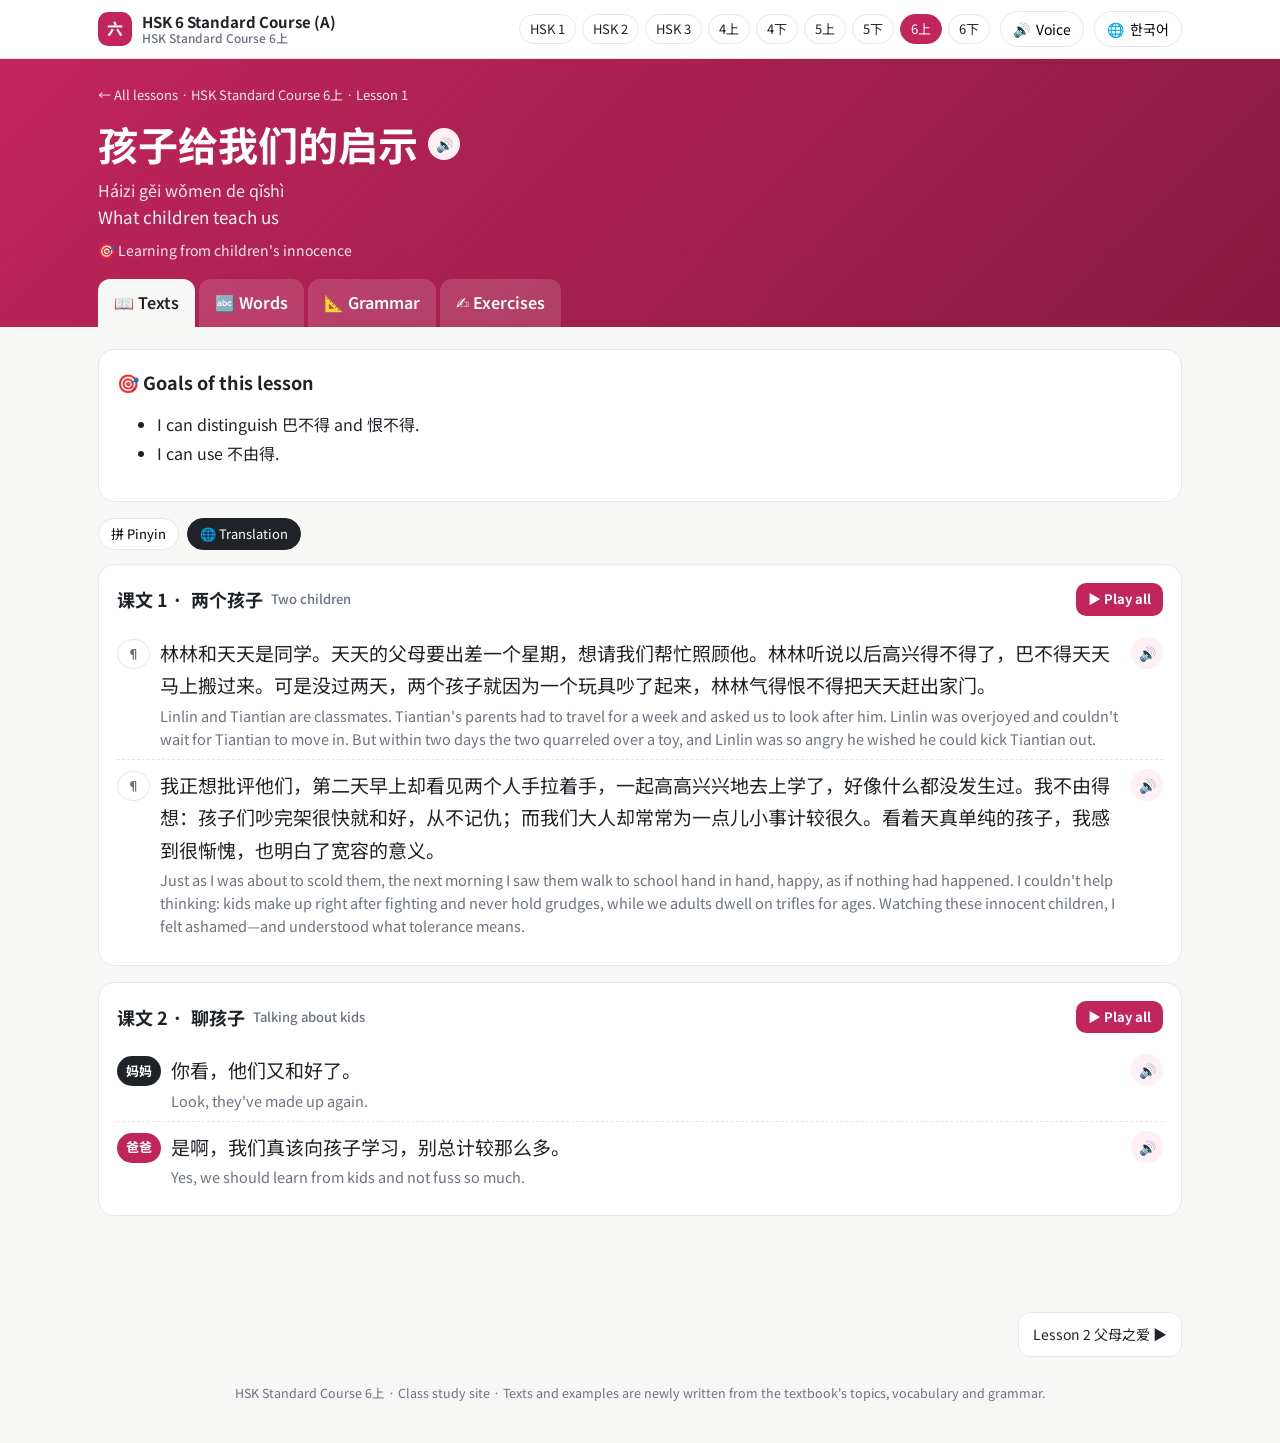
==== lesson.html @ bfa46873 "Add interactive HSK study site: HSK 标准教程 6上 · HSK 6급(상) 표준교정 학습 사이트 Co-Authored-By: Claude Opus 5.5 " ====
<!DOCTYPE html>
<html lang="ko"><head><meta charset="utf-8"><meta name="viewport" content="width=device-width,initial-scale=1">
<title>HSK Standard Course</title>
<link rel="icon" href="data:image/svg+xml,<svg xmlns='http://www.w3.org/2000/svg' viewBox='0 0 100 100'><rect width='100' height='100' rx='22' fill='%23c8102e'/><text x='50' y='72' font-size='62' text-anchor='middle' fill='white'>汉</text></svg>">
<link rel="preconnect" href="https://fonts.googleapis.com"><link rel="preconnect" href="https://fonts.gstatic.com" crossorigin>
<link href="https://fonts.googleapis.com/css2?family=Noto+Sans+SC:wght@400;500;700&family=Noto+Sans+KR:wght@400;500;700;800&display=swap" rel="stylesheet">
<link rel="stylesheet" href="assets/style.css">
</head><body>
<script src="data/book.js"></script>
<script src="assets/app.js"></script>
<script src="assets/lesson.js"></script>
</body></html>
---- assets/style.css ----
:root{
  --c:#e8590c; --c2:#ffd8a8; --cbg:#fff4e6; --ink:#1f2328; --mut:#6b7280; --line:#e5e7eb;
  --bg:#f7f7f5; --card:#fff; --ok:#16a34a; --okbg:#dcfce7; --no:#dc2626; --nobg:#fee2e2;
  --r:16px; --sh:0 1px 2px rgba(0,0,0,.05),0 6px 20px rgba(0,0,0,.06);
  --hzf:"Noto Sans SC","PingFang SC","Microsoft YaHei",sans-serif;
}
*{box-sizing:border-box}
html{scroll-behavior:smooth}
body{margin:0;font-family:"Pretendard","Noto Sans KR",var(--hzf),system-ui,-apple-system,Segoe UI,sans-serif;color:var(--ink);background:var(--bg);line-height:1.6;-webkit-font-smoothing:antialiased}
a{color:inherit}
button{font:inherit;cursor:pointer}
.hz{font-family:var(--hzf)}
.wrap{max-width:1120px;margin:0 auto;padding:0 18px}

/* top bar */
.top{position:sticky;top:0;z-index:50;background:rgba(255,255,255,.92);backdrop-filter:blur(10px);border-bottom:1px solid var(--line)}
.top .wrap{display:flex;align-items:center;gap:10px;height:58px}
.brand{display:flex;align-items:center;gap:10px;text-decoration:none;font-weight:800;white-space:nowrap;overflow:hidden}
.brand .logo{width:34px;height:34px;border-radius:10px;background:var(--c);color:#fff;display:grid;place-items:center;font-family:var(--hzf);font-weight:700;flex:none}
.brand small{display:block;font-weight:500;color:var(--mut);font-size:12px;line-height:1.1}
.brand b{display:block;line-height:1.2;font-size:15px}
.sp{flex:1}
.tbtn{border:1px solid var(--line);background:#fff;border-radius:999px;padding:6px 12px;font-size:14px;display:inline-flex;gap:6px;align-items:center;white-space:nowrap}
.tbtn:hover{border-color:var(--c);color:var(--c)}
.tbtn.on{background:var(--c);border-color:var(--c);color:#fff}
.menu{position:relative}
.pop{display:none;position:absolute;right:0;top:44px;background:#fff;border:1px solid var(--line);border-radius:14px;box-shadow:var(--sh);padding:14px;width:300px;z-index:60}
.menu.open .pop{display:block}
.pop label{display:block;font-size:13px;color:var(--mut);margin:8px 0 4px}
.pop select,.pop input[type=range]{width:100%}
.pop select{padding:7px;border-radius:8px;border:1px solid var(--line)}
.pop .hint{font-size:12px;color:var(--mut);margin-top:10px;background:var(--cbg);padding:8px 10px;border-radius:8px}
.lv-nav{display:flex;gap:6px;flex-wrap:nowrap;overflow-x:auto;max-width:46vw;scrollbar-width:thin;padding:4px 0}
.lv-nav a{flex:none}
.lv-nav a{font-size:13px;text-decoration:none;padding:4px 10px;border-radius:999px;border:1px solid var(--line);background:#fff}
.lv-nav a.cur{background:var(--c);color:#fff;border-color:var(--c)}

/* hero */
.hero{background:linear-gradient(135deg,var(--c),color-mix(in srgb,var(--c) 70%,#000));color:#fff;padding:38px 0 46px;position:relative;overflow:hidden}
.hero:after{content:attr(data-big);position:absolute;right:-10px;bottom:-60px;font-size:260px;font-weight:900;opacity:.12;font-family:var(--hzf);line-height:1}
.hero h1{margin:6px 0 8px;font-size:clamp(26px,4vw,40px);line-height:1.2}
.hero p{margin:0;max-width:720px;opacity:.95}
.badge{display:inline-block;background:rgba(255,255,255,.2);border:1px solid rgba(255,255,255,.35);padding:3px 12px;border-radius:999px;font-size:13px;font-weight:600}
.stats{display:flex;gap:12px;flex-wrap:wrap;margin-top:22px}
.stat{background:rgba(255,255,255,.15);border:1px solid rgba(255,255,255,.25);border-radius:14px;padding:10px 16px;min-width:120px}
.stat b{display:block;font-size:24px;line-height:1.1}
.stat span{font-size:13px;opacity:.9}
.prog{height:10px;background:rgba(255,255,255,.25);border-radius:99px;overflow:hidden;margin-top:6px}
.prog i{display:block;height:100%;background:#fff;border-radius:99px;transition:width .5s}

/* toolbar */
.toolbar{display:flex;gap:10px;flex-wrap:wrap;align-items:center;margin:22px 0 14px}
.search{flex:1;min-width:220px;position:relative}
.search input{width:100%;padding:12px 14px 12px 40px;border-radius:12px;border:1px solid var(--line);font:inherit;background:#fff}
.search input:focus{outline:2px solid var(--c2);border-color:var(--c)}
.search:before{content:"🔍";position:absolute;left:13px;top:11px}

/* lesson grid */
.grid{display:grid;grid-template-columns:repeat(auto-fill,minmax(250px,1fr));gap:14px;margin-bottom:40px}
.lcard{background:var(--card);border:1px solid var(--line);border-radius:var(--r);padding:16px;text-decoration:none;display:flex;flex-direction:column;gap:6px;transition:.15s;position:relative}
.lcard:hover{transform:translateY(-3px);box-shadow:var(--sh);border-color:var(--c2)}
.lcard .no{font-size:12px;font-weight:700;color:var(--c);letter-spacing:.04em}
.lcard .zh{font-family:var(--hzf);font-size:21px;font-weight:700;line-height:1.3}
.lcard .py{font-size:13px;color:var(--mut)}
.lcard .tr{font-size:14px}
.tags{display:flex;flex-wrap:wrap;gap:5px;margin-top:4px}
.tag{font-size:12px;background:var(--cbg);color:color-mix(in srgb,var(--c) 75%,#000);border-radius:6px;padding:2px 7px}
.score-badge{position:absolute;top:12px;right:12px;font-size:12px;font-weight:700;border-radius:99px;padding:2px 9px;background:#f3f4f6;color:var(--mut)}
.score-badge.good{background:var(--okbg);color:var(--ok)}
.score-badge.mid{background:#fef3c7;color:#b45309}
.unit-h{margin:26px 0 10px;font-size:15px;color:var(--mut);font-weight:700;display:flex;align-items:center;gap:8px}
.unit-h:after{content:"";flex:1;height:1px;background:var(--line)}
.empty{padding:30px;text-align:center;color:var(--mut)}

/* lesson page */
.lhead{background:linear-gradient(135deg,var(--c),color-mix(in srgb,var(--c) 70%,#000));color:#fff;padding:26px 0 0}
.lhead .crumb{font-size:13px;opacity:.9}
.lhead .crumb a{text-decoration:none}
.lhead h1{margin:6px 0 2px;font-family:var(--hzf);font-size:clamp(26px,4.5vw,40px);display:flex;align-items:center;gap:10px;flex-wrap:wrap}
.lhead .py{opacity:.9}
.lhead .tr{font-size:17px;opacity:.95}
.lhead .topic{margin-top:8px;font-size:14px;opacity:.9}
.tabs{display:flex;gap:4px;margin-top:18px;overflow-x:auto;scrollbar-width:none}
.tabs button{border:0;background:rgba(255,255,255,.14);color:#fff;padding:11px 16px;border-radius:12px 12px 0 0;font-weight:600;white-space:nowrap}
.tabs button.on{background:var(--bg);color:var(--ink)}
.pane{display:none;padding:22px 0 60px}
.pane.on{display:block}
.box{background:var(--card);border:1px solid var(--line);border-radius:var(--r);padding:18px;margin-bottom:16px}
.box h2{margin:0 0 12px;font-size:18px;display:flex;align-items:center;gap:8px;flex-wrap:wrap}
.box h2 .sub{font-size:13px;font-weight:500;color:var(--mut)}
.box h3{margin:0 0 8px;font-size:16px}
.opts{display:flex;gap:8px;flex-wrap:wrap;margin-bottom:14px}
.chip{border:1px solid var(--line);background:#fff;border-radius:999px;padding:5px 12px;font-size:13px}
.chip.on{background:var(--ink);color:#fff;border-color:var(--ink)}

.say{border:0;background:var(--cbg);color:var(--c);width:32px;height:32px;border-radius:50%;flex:none;display:inline-grid;place-items:center;font-size:14px;vertical-align:middle}
.say:hover{background:var(--c2)}
.say.playing{background:var(--c);color:#fff;animation:pulse 1s infinite}
@keyframes pulse{50%{box-shadow:0 0 0 6px color-mix(in srgb,var(--c) 25%,transparent)}}
.say.big{width:54px;height:54px;font-size:22px}

/* texts */
.scene{font-size:13px;color:var(--mut);margin:-4px 0 12px;background:#f9fafb;border-radius:8px;padding:6px 10px}
.line{display:flex;gap:10px;align-items:flex-start;padding:9px 0;border-top:1px dashed var(--line)}
.line:first-of-type{border-top:0}
.who{flex:none;min-width:30px;height:30px;padding:0 9px;border-radius:99px;white-space:nowrap;margin-top:12px;background:var(--ink);color:#fff;display:grid;place-items:center;font-size:13px;font-weight:700;font-family:var(--hzf)}
.who.B{background:var(--c)}.who.C{background:#2563eb}.who.D{background:#7c3aed}
.who.P{background:transparent;color:var(--mut);border:1px solid var(--line)}
.lbody{flex:1;min-width:0}
.zhline{font-family:var(--hzf);font-size:21px;line-height:2.1}
.lv5 .zhline,.lv6 .zhline{font-size:19px;line-height:1.95}
ruby{ruby-position:over}
rt{font-size:.5em;color:var(--mut);font-family:system-ui,sans-serif;letter-spacing:0}
.nopy rt{display:none}
.nopy .zhline{line-height:1.7}
.nopy .who{margin-top:2px}
.trline{color:var(--mut);font-size:14.5px;margin-top:2px}
.notr .trline{display:none}
.hl{background:linear-gradient(transparent 60%,color-mix(in srgb,var(--c) 30%,transparent) 60%);border-radius:2px}

/* vocab */
.vgrid{display:grid;grid-template-columns:repeat(auto-fill,minmax(220px,1fr));gap:10px}
.vcard{border:1px solid var(--line);border-radius:12px;padding:12px;display:flex;gap:10px;align-items:center;background:#fff}
.vcard .w{font-family:var(--hzf);font-size:24px;font-weight:700;line-height:1.2}
.vcard .p{color:var(--c);font-size:14px}
.vcard .m{font-size:14px}
.vcard .pos{font-size:11px;color:var(--mut);border:1px solid var(--line);border-radius:4px;padding:0 4px;margin-right:4px}
.vcard .vi{flex:1;min-width:0}
.flash{max-width:440px;margin:0 auto;text-align:center}
.fcard{height:250px;perspective:1000px;cursor:pointer;margin-bottom:12px}
.fcard .in{position:relative;width:100%;height:100%;transition:transform .5s;transform-style:preserve-3d}
.fcard.flip .in{transform:rotateY(180deg)}
.fcard .f,.fcard .b{position:absolute;inset:0;backface-visibility:hidden;border-radius:18px;display:flex;flex-direction:column;align-items:center;justify-content:center;gap:8px;padding:16px;border:1px solid var(--line);background:#fff;box-shadow:var(--sh)}
.fcard .b{transform:rotateY(180deg);background:var(--cbg)}
.fcard .f .w{font-family:var(--hzf);font-size:58px;font-weight:700}
.fcard .b .p{font-size:22px;color:var(--c)}
.fcard .b .m{font-size:19px}
.fnav{display:flex;justify-content:center;gap:10px;align-items:center}

/* grammar */
.gpt{border-left:4px solid var(--c);padding:4px 0 4px 14px;margin-bottom:22px}
.gpt h3 .n{display:inline-grid;place-items:center;width:24px;height:24px;border-radius:50%;background:var(--c);color:#fff;font-size:13px;margin-right:6px}
.pattern{display:inline-block;font-family:var(--hzf);background:var(--cbg);border:1px dashed var(--c);border-radius:8px;padding:4px 12px;margin:4px 0 8px;font-weight:600}
.gex{display:flex;gap:10px;align-items:flex-start;background:#fafafa;border-radius:10px;padding:8px 12px;margin:6px 0}
.gex .zhline{font-size:18px;line-height:1.9}

/* exercises */
.exsec{background:var(--card);border:1px solid var(--line);border-radius:var(--r);margin-bottom:16px;overflow:hidden}
.exsec>header{padding:14px 18px;border-bottom:1px solid var(--line);display:flex;align-items:center;gap:10px;flex-wrap:wrap;background:#fcfcfb}
.exsec>header h3{margin:0;font-size:16px;flex:1}
.exsec>header .inst{width:100%;font-size:13px;color:var(--mut);margin-top:-6px}
.exsec .body{padding:8px 18px 16px}
.secscore{font-weight:700;font-size:14px;border-radius:99px;padding:3px 12px;background:#f3f4f6;color:var(--mut)}
.secscore.done{background:var(--okbg);color:var(--ok)}
.q{padding:12px 0;border-top:1px solid #f1f1f1}
.q:first-child{border-top:0}
.qh{display:flex;gap:8px;align-items:flex-start;margin-bottom:8px}
.qn{flex:none;width:26px;height:26px;border-radius:8px;background:#f3f4f6;font-weight:700;font-size:13px;display:grid;place-items:center}
.q.ok .qn{background:var(--ok);color:#fff}
.q.no .qn{background:var(--no);color:#fff}
.qt{flex:1;min-width:0}
.qt .zhline{font-size:19px;line-height:1.9}
.choices{display:grid;grid-template-columns:repeat(auto-fill,minmax(180px,1fr));gap:8px;margin-left:34px}
.choice{border:1.5px solid var(--line);background:#fff;border-radius:10px;padding:9px 12px;text-align:left;font-size:15px;line-height:1.4}
.choice .hz{font-size:18px}
.choice:hover{border-color:var(--c2)}
.choice.sel{border-color:var(--c);background:var(--cbg)}
.choice.right{border-color:var(--ok);background:var(--okbg)}
.choice.wrong{border-color:var(--no);background:var(--nobg)}
.tfbtns{display:flex;gap:8px;margin-left:34px}
.tfbtns .choice{min-width:90px;text-align:center;font-weight:700}
.fillin{display:inline-block;min-width:88px;border:0;border-bottom:2px solid var(--c);background:var(--cbg);border-radius:6px 6px 0 0;padding:2px 6px;font-family:var(--hzf);font-size:17px;margin:0 3px;vertical-align:middle}
.fillin.right{border-color:var(--ok);background:var(--okbg)}
.fillin.wrong{border-color:var(--no);background:var(--nobg)}
.bank{display:flex;flex-wrap:wrap;gap:6px;margin:6px 0 4px;padding:10px;background:#f9fafb;border-radius:10px}
.bank span{font-family:var(--hzf);background:#fff;border:1px solid var(--line);border-radius:8px;padding:2px 10px;font-size:17px}
.ordwrap{margin-left:34px}
.ordans{min-height:48px;border:2px dashed var(--line);border-radius:10px;padding:6px;display:flex;flex-wrap:wrap;gap:6px;margin-bottom:8px;background:#fcfcfc}
.ordans.right{border-color:var(--ok);background:var(--okbg)}
.ordans.wrong{border-color:var(--no);background:var(--nobg)}
.ordpool{display:flex;flex-wrap:wrap;gap:6px}
.tok{font-family:var(--hzf);font-size:18px;border:1px solid var(--line);background:#fff;border-radius:8px;padding:5px 11px;box-shadow:0 1px 0 rgba(0,0,0,.05)}
.tok:hover{border-color:var(--c)}
.fb{margin:8px 0 0 34px;font-size:14px;padding:7px 11px;border-radius:8px;display:none}
.q.ok .fb,.q.no .fb{display:block}
.q.ok .fb{background:var(--okbg);color:#166534}
.q.no .fb{background:var(--nobg);color:#991b1b}
.btn{border:0;background:var(--c);color:#fff;border-radius:10px;padding:9px 16px;font-weight:700}
.btn:hover{filter:brightness(1.07)}
.btn.ghost{background:#fff;color:var(--ink);border:1px solid var(--line)}
.btn.sm{padding:6px 12px;font-size:13px}
.exactions{display:flex;gap:8px;flex-wrap:wrap;padding:0 18px 16px}
.total{position:sticky;bottom:12px;z-index:30;background:var(--ink);color:#fff;border-radius:16px;padding:12px 16px;display:flex;align-items:center;gap:14px;flex-wrap:wrap;box-shadow:0 10px 30px rgba(0,0,0,.25)}
.total .ring{width:56px;height:56px;border-radius:50%;display:grid;place-items:center;font-weight:800;background:conic-gradient(var(--c) calc(var(--p)*1%),#374151 0);position:relative;flex:none}
.total .ring:before{content:"";position:absolute;inset:6px;border-radius:50%;background:var(--ink)}
.total .ring span{position:relative;font-size:14px}
.total .info{flex:1;min-width:150px}
.total .info b{font-size:17px}
.total .info div{font-size:13px;opacity:.8}
.total .btn{background:var(--c)}
.total .btn.ghost{background:transparent;color:#fff;border-color:#4b5563}
.passage{background:#fffdf7;border:1px solid #f3e8d0;border-radius:12px;padding:12px 14px;margin:4px 0 10px}
.passage .zhline{font-size:18px}

.culture{background:linear-gradient(135deg,#fff,var(--cbg));border:1px solid var(--c2)}
.goal li{margin:3px 0}
.navl{display:flex;justify-content:space-between;gap:10px;margin-top:20px}
.navl a{text-decoration:none;background:#fff;border:1px solid var(--line);border-radius:12px;padding:10px 14px;font-size:14px;max-width:48%}
.navl a:hover{border-color:var(--c)}
.toast{position:fixed;left:50%;bottom:90px;transform:translateX(-50%) translateY(20px);background:var(--ink);color:#fff;padding:10px 18px;border-radius:99px;opacity:0;transition:.3s;z-index:99;pointer-events:none;font-size:14px}
.toast.on{opacity:1;transform:translateX(-50%) translateY(0)}
footer{text-align:center;color:var(--mut);font-size:12.5px;padding:26px 16px 40px}
@media (max-width:640px){
  .brand small{display:none}
  .tbtn .lbl{display:none}
  .choices,.tfbtns,.ordwrap,.fb{margin-left:0}
  .zhline{font-size:19px}
  .lv-nav{display:none}
}
@media print{.top,.tabs,.total,.exactions{display:none}.pane{display:block!important}}
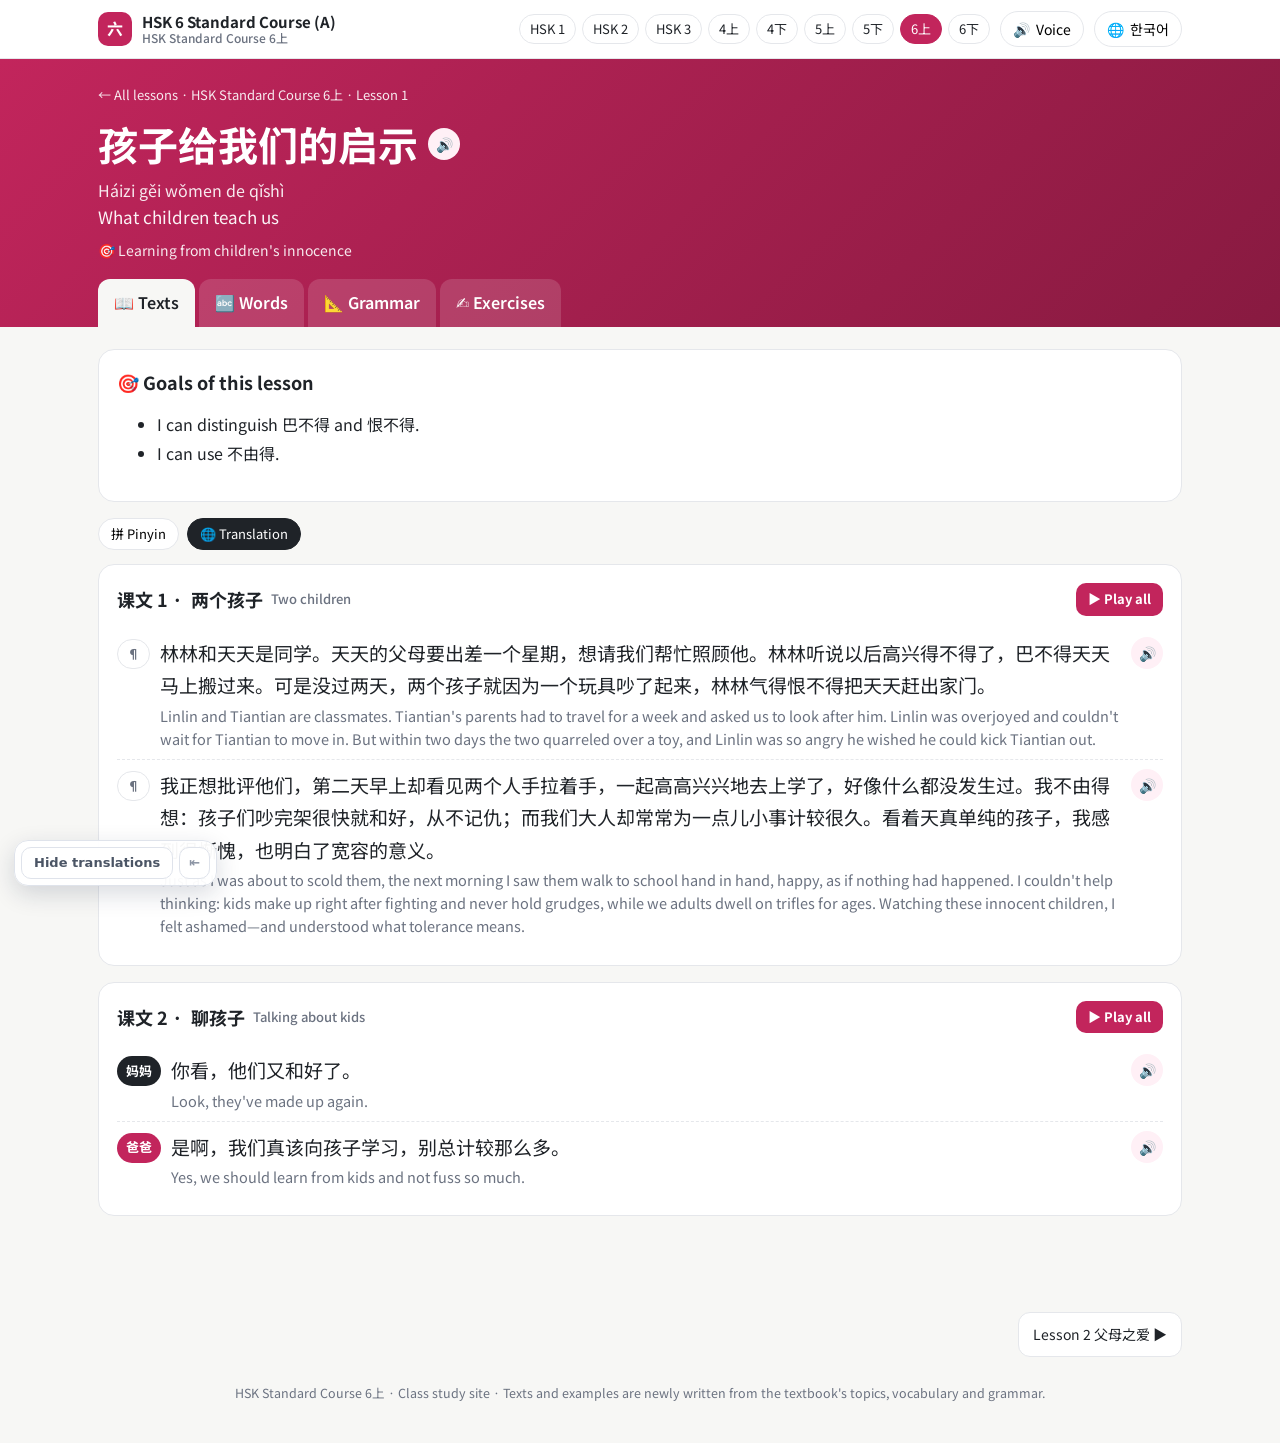
==== commit 68cbedc6: "뜻 가리기 · 해석 가리기 기능 추가 화면 왼쪽 아래 버튼으로 단어 뜻과 문장 해석을 흐리게 가리고, 가려진 부분을 누르면 하나씩 확인할 수 있습니다. 설정은 페이지를 옮겨도 유지" ====
--- a/lesson.html
+++ b/lesson.html
@@ -9,4 +9,5 @@
 <script src="data/book.js"></script>
 <script src="assets/app.js"></script>
 <script src="assets/lesson.js"></script>
+<script src="dain-hide.js" defer></script>
 </body></html>
